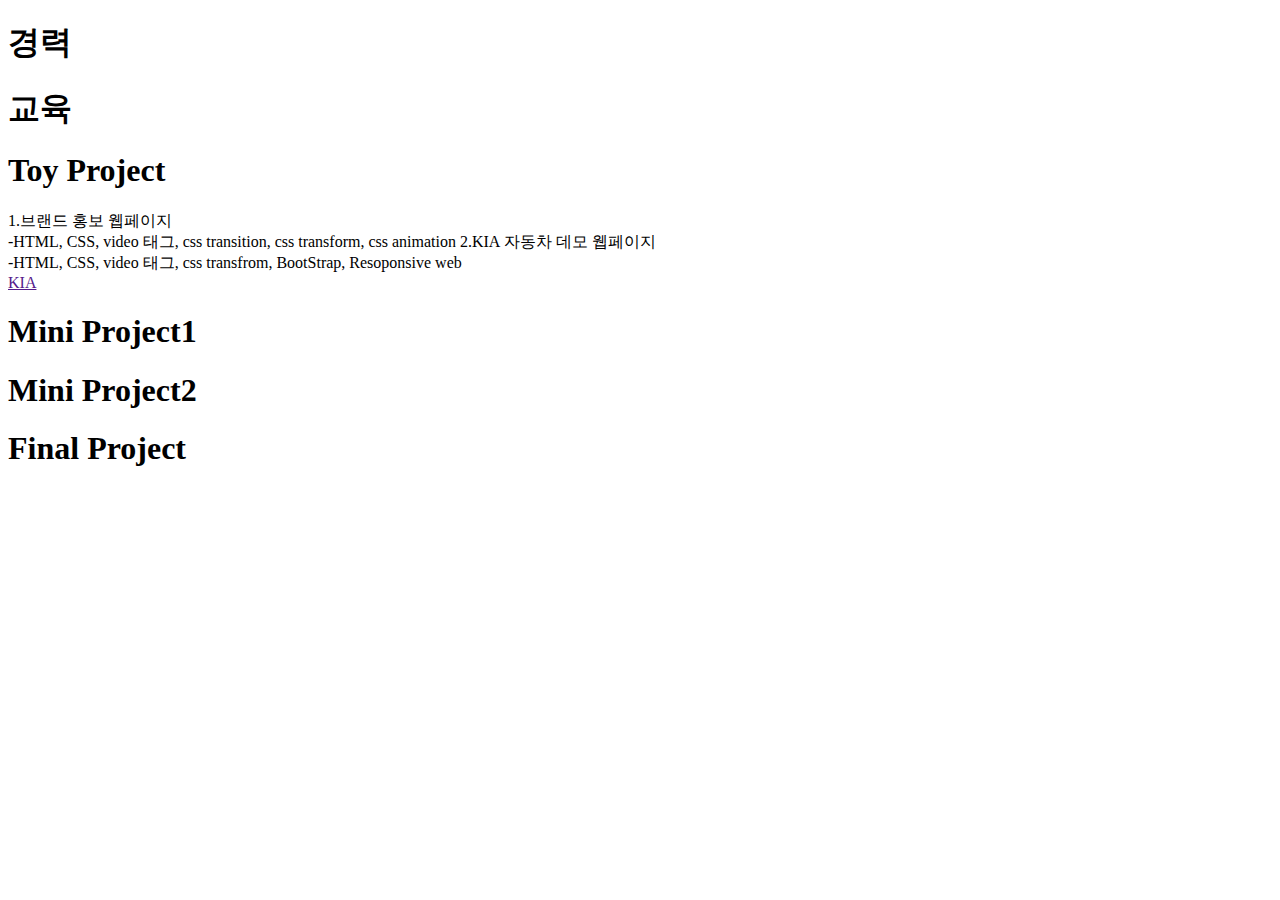
==== index.html @ 51a4e360 "Add files via upload" ====
<!DOCTYPE html>
<html lang="en">
<head>
    <meta charset="UTF-8">
    <meta name="viewport" content="width=device-width, initial-scale=1.0">
    <title>포트폴리오</title>
</head>
<body>
    <h1>경력</h1>
    <h1>교육</h1>
    <h1>Toy Project</h1>
    1.브랜드 홍보 웹페이지<br>
    -HTML, CSS, video 태그, css transition, css transform, css animation

    2.KIA 자동차 데모 웹페이지<br>
    -HTML, CSS, video 태그, css transfrom, BootStrap, Resoponsive web<br>
    <a href="" target="_blank">KIA</a>

    <h1>Mini Project1</h1>
    <h1>Mini Project2</h1>
    <h1>Final Project</h1>
</body>
</html>
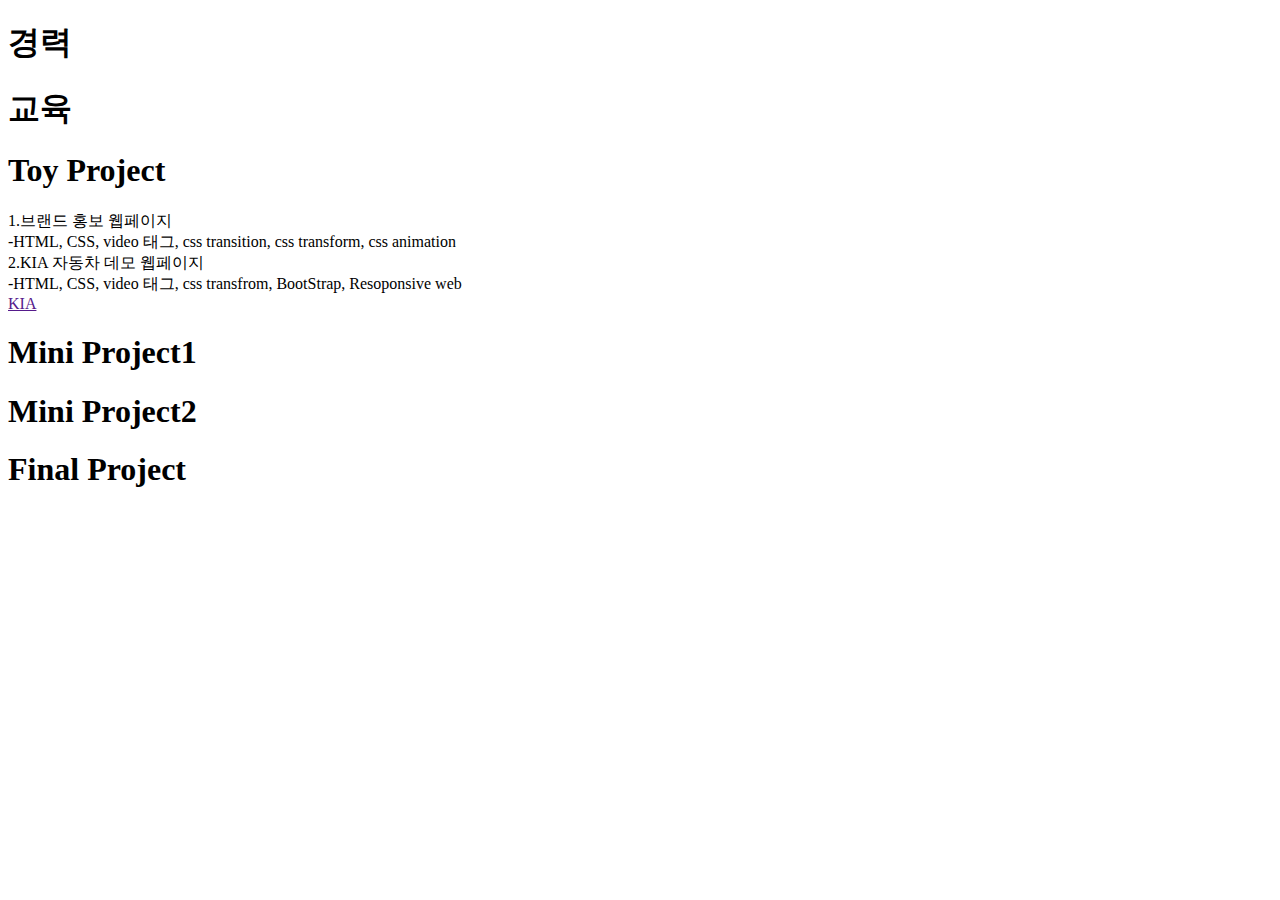
==== commit c0fc3c6a: "Add files via upload" ====
--- a/index.html
+++ b/index.html
@@ -10,7 +10,7 @@
     <h1>교육</h1>
     <h1>Toy Project</h1>
     1.브랜드 홍보 웹페이지<br>
-    -HTML, CSS, video 태그, css transition, css transform, css animation
+    -HTML, CSS, video 태그, css transition, css transform, css animation<br>
 
     2.KIA 자동차 데모 웹페이지<br>
     -HTML, CSS, video 태그, css transfrom, BootStrap, Resoponsive web<br>
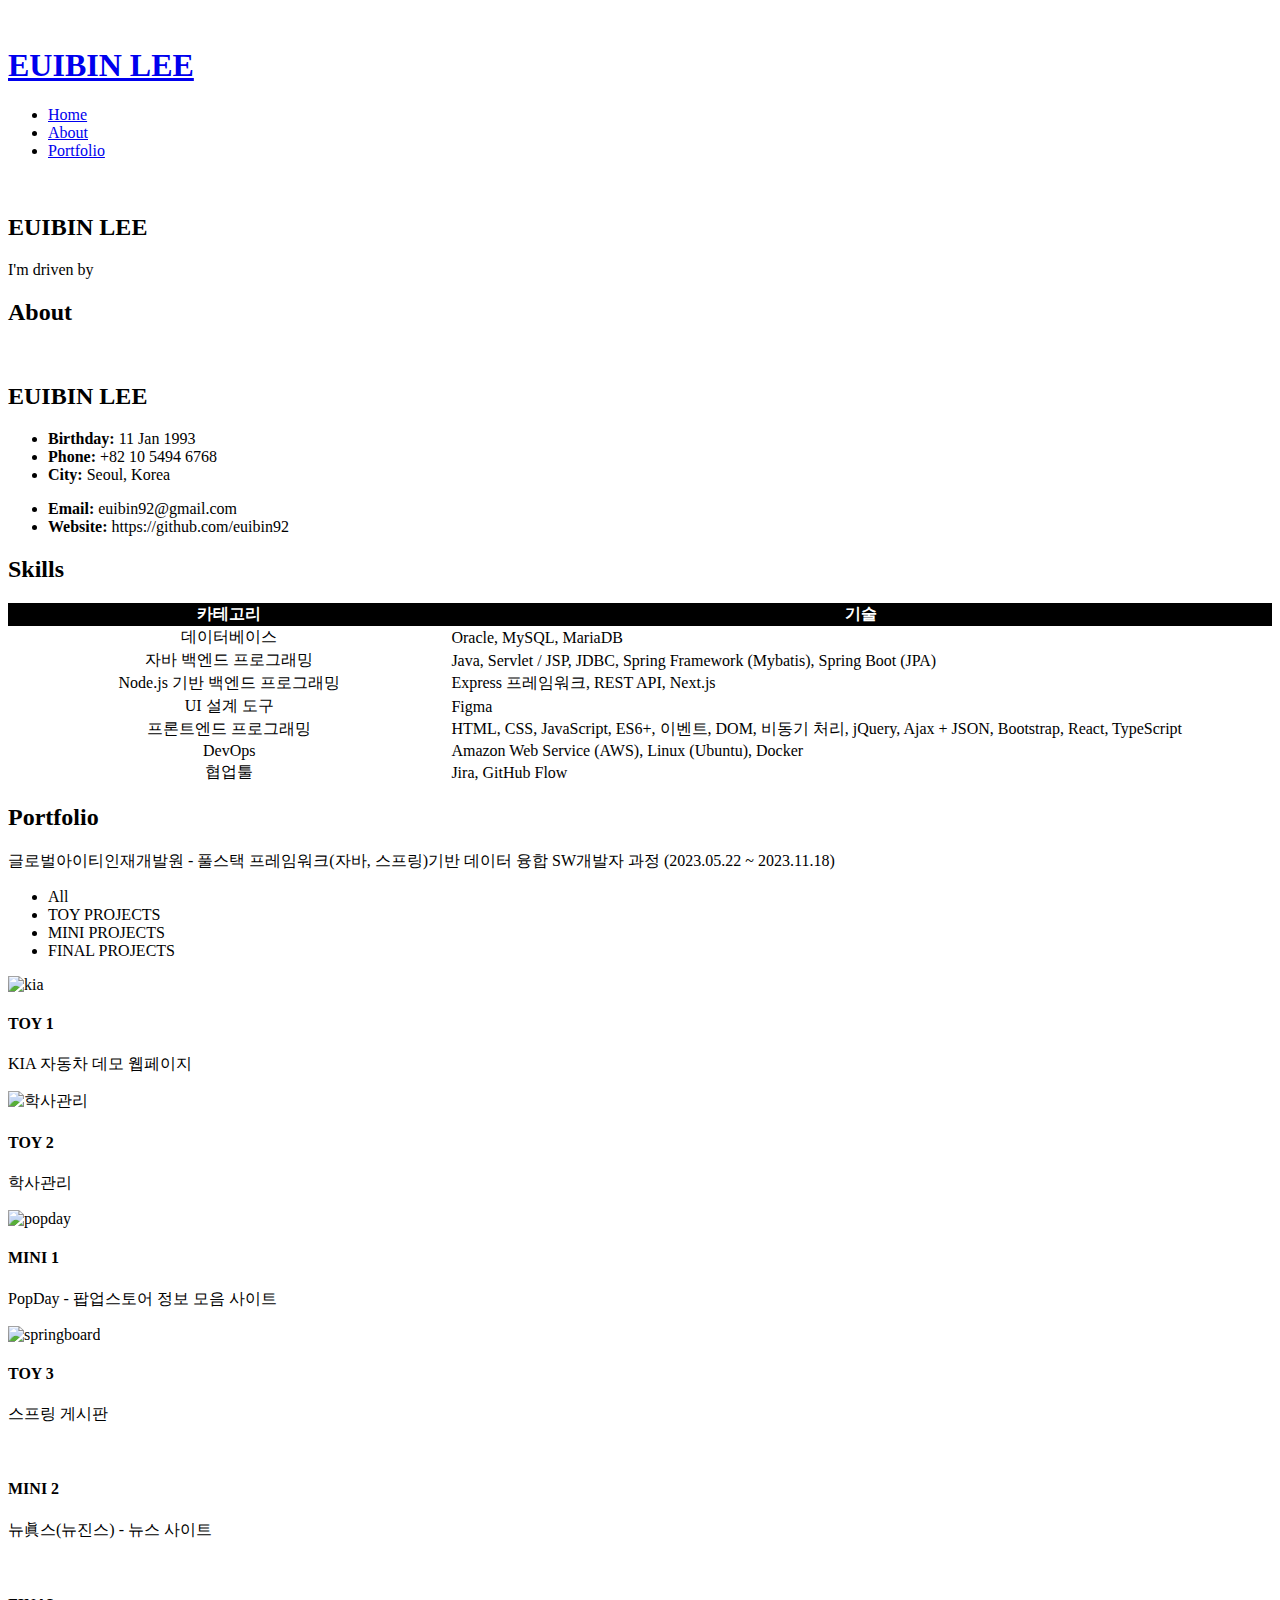
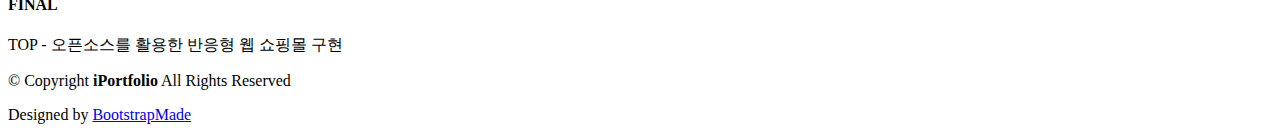
==== commit 6554682e: "Add files via upload" ====
--- a/index.html
+++ b/index.html
@@ -1,23 +1,454 @@
-<!DOCTYPE html>
-<html lang="en">
-<head>
-    <meta charset="UTF-8">
-    <meta name="viewport" content="width=device-width, initial-scale=1.0">
-    <title>포트폴리오</title>
-</head>
-<body>
-    <h1>경력</h1>
-    <h1>교육</h1>
-    <h1>Toy Project</h1>
-    1.브랜드 홍보 웹페이지<br>
-    -HTML, CSS, video 태그, css transition, css transform, css animation<br>
-
-    2.KIA 자동차 데모 웹페이지<br>
-    -HTML, CSS, video 태그, css transfrom, BootStrap, Resoponsive web<br>
-    <a href="" target="_blank">KIA</a>
-
-    <h1>Mini Project1</h1>
-    <h1>Mini Project2</h1>
-    <h1>Final Project</h1>
-</body>
+<!DOCTYPE html>
+<html lang="en">
+
+<head>
+  <meta charset="utf-8">
+  <meta content="width=device-width, initial-scale=1.0" name="viewport">
+  <title>EUIBIN LEE</title>
+  <meta content="" name="description">
+  <meta content="" name="keywords">
+
+  <!-- Favicons -->
+  <link href="assets/img/favicon.png" rel="icon">
+  <link href="assets/img/apple-touch-icon.png" rel="apple-touch-icon">
+
+  <!-- Fonts -->
+  <link href="https://fonts.googleapis.com" rel="preconnect">
+  <link href="https://fonts.gstatic.com" rel="preconnect" crossorigin>
+  <link href="https://fonts.googleapis.com/css2?family=Roboto:ital,wght@0,100;0,300;0,400;0,500;0,700;0,900;1,100;1,300;1,400;1,500;1,700;1,900&family=Poppins:ital,wght@0,100;0,200;0,300;0,400;0,500;0,600;0,700;0,800;0,900;1,100;1,200;1,300;1,400;1,500;1,600;1,700;1,800;1,900&family=Raleway:ital,wght@0,100;0,200;0,300;0,400;0,500;0,600;0,700;0,800;0,900;1,100;1,200;1,300;1,400;1,500;1,600;1,700;1,800;1,900&display=swap" rel="stylesheet">
+
+  <!-- Vendor CSS Files -->
+  <link href="assets/vendor/bootstrap/css/bootstrap.min.css" rel="stylesheet">
+  <link href="assets/vendor/bootstrap-icons/bootstrap-icons.css" rel="stylesheet">
+  <link href="assets/vendor/aos/aos.css" rel="stylesheet">
+  <link href="assets/vendor/glightbox/css/glightbox.min.css" rel="stylesheet">
+  <link href="assets/vendor/swiper/swiper-bundle.min.css" rel="stylesheet">
+
+  <!-- Main CSS File -->
+  <link href="assets/css/main.css" rel="stylesheet">
+
+  <!-- font-awesome -->
+  <link rel="stylesheet" href="https://cdnjs.cloudflare.com/ajax/libs/font-awesome/6.5.2/css/all.min.css" integrity="sha512-SnH5WK+bZxgPHs44uWIX+LLJAJ9/2PkPKZ5QiAj6Ta86w+fsb2TkcmfRyVX3pBnMFcV7oQPJkl9QevSCWr3W6A==" crossorigin="anonymous" referrerpolicy="no-referrer" />
+
+  <!-- =======================================================
+  * Template Name: iPortfolio
+  * Template URL: https://bootstrapmade.com/iportfolio-bootstrap-portfolio-websites-template/
+  * Updated: Jun 29 2024 with Bootstrap v5.3.3
+  * Author: BootstrapMade.com
+  * License: https://bootstrapmade.com/license/
+  ======================================================== -->
+</head>
+
+<body class="index-page">
+
+  <header id="header" class="header dark-background d-flex flex-column">
+    <i class="header-toggle d-xl-none bi bi-list"></i>
+
+    <div class="profile-img">
+      <img src="assets/img/portfolio/profile_bin.jpg" alt="" class="img-fluid rounded-circle">
+    </div>
+
+    <a href="index.html" class="logo d-flex align-items-center justify-content-center">
+      <!-- Uncomment the line below if you also wish to use an image logo -->
+      <!-- <img src="assets/img/logo.png" alt=""> -->
+      <h1 class="sitename">EUIBIN LEE</h1> 
+    </a>
+
+    <div class="social-links text-center">
+      <a href="https://www.youtube.com/@EUIBINLEE" class="instagram" target="_blank"><i class="fa-solid fa-globe"></i></a>
+      <a href="https://github.com/euibin92" class="instagram" target="_blank"><i class="fa-brands fa-github"></i></a>
+    </div>
+
+    <nav id="navmenu" class="navmenu">
+      <ul>
+        <li><a href="#hero" class="active"><i class="bi bi-house navicon"></i>Home</a></li>
+        <li><a href="#about"><i class="bi bi-person navicon"></i> About</a></li>
+        <!-- <li><a href="#resume"><i class="bi bi-file-earmark-text navicon"></i> Resume</a></li> -->
+        <li><a href="#portfolio"><i class="bi bi-images navicon"></i> Portfolio</a></li>
+        <!-- <li><a href="#services"><i class="bi bi-hdd-stack navicon"></i> Services</a></li>
+        <li class="dropdown"><a href="#"><i class="bi bi-menu-button navicon"></i> <span>Dropdown</span> <i class="bi bi-chevron-down toggle-dropdown"></i></a>
+          <ul>
+            <li><a href="#">Dropdown 1</a></li>
+            <li class="dropdown"><a href="#"><span>Deep Dropdown</span> <i class="bi bi-chevron-down toggle-dropdown"></i></a>
+              <ul>
+                <li><a href="#">Deep Dropdown 1</a></li>
+                <li><a href="#">Deep Dropdown 2</a></li>
+                <li><a href="#">Deep Dropdown 3</a></li>
+                <li><a href="#">Deep Dropdown 4</a></li>
+                <li><a href="#">Deep Dropdown 5</a></li>
+              </ul>
+            </li>
+            <li><a href="#">Dropdown 2</a></li>
+            <li><a href="#">Dropdown 3</a></li>
+            <li><a href="#">Dropdown 4</a></li>
+          </ul>
+        </li>
+        <li><a href="#contact"><i class="bi bi-envelope navicon"></i> Contact</a></li> -->
+      </ul>
+    </nav>
+
+  </header>
+
+  <main class="main">
+
+    <!-- Hero Section -->
+    <section id="hero" class="hero section dark-background">
+
+      <img src="assets/img/portfolio/back3.jpg" alt="" data-aos="fade-in" class="">
+
+      <div class="container" data-aos="fade-up" data-aos-delay="100">
+        <h2>EUIBIN LEE</h2>
+        <p>I'm driven by <span class="typed" data-typed-items="collaboration, innovation"></span><span class="typed-cursor typed-cursor--blink" aria-hidden="true"></span><span class="typed-cursor typed-cursor--blink" aria-hidden="true"></span></p>
+      </div>
+
+    </section><!-- /Hero Section -->
+
+    <!-- About Section -->
+    <section id="about" class="about section">
+
+      <!-- Section Title -->
+      <div class="container section-title" data-aos="fade-up">
+        <h2>About</h2>
+      </div><!-- End Section Title -->
+
+      <div class="container" data-aos="fade-up" data-aos-delay="100">
+
+        <div class="row gy-4 justify-content-center">
+          <div class="col-lg-4">
+            <img src="assets/img/portfolio/profile_bin_scan_page-0001.jpg" class="img-fluid" alt="">
+          </div>
+          <div class="col-lg-8 content">
+            <h2>EUIBIN LEE</h2>
+            <div class="row">
+              <div class="col-lg-6">
+                <ul>
+                  <li><i class="bi bi-chevron-right"></i> <strong>Birthday:</strong> <span>11 Jan 1993</span></li>
+                  <li><i class="bi bi-chevron-right"></i> <strong>Phone:</strong> <span>+82 10 5494 6768</span></li>
+                  <li><i class="bi bi-chevron-right"></i> <strong>City:</strong> <span>Seoul, Korea</span></li>
+                </ul>
+              </div>
+              <div class="col-lg-6">
+                <ul>
+                  <li><i class="bi bi-chevron-right"></i> <strong>Email:</strong> <span>euibin92@gmail.com</span></li>
+                  <li><i class="bi bi-chevron-right"></i> <strong>Website:</strong> <span>https://github.com/euibin92</span></li>
+
+                </ul>
+              </div>
+            </div>
+          </div>
+        </div>
+
+      </div>
+
+    </section><!-- /About Section -->
+
+
+    <!-- Skills Section -->
+    <section id="skills" class="skills section light-background">
+
+      <!-- Section Title -->
+      <div class="container section-title" data-aos="fade-up">
+        <h2>Skills</h2>
+      </div><!-- End Section Title -->
+
+      <div class="container" data-aos="fade-up" data-aos-delay="100">
+
+        <div class="row skills-content skills-animation">
+
+          <div class="col-lg-12">
+            <table class="table table-bordered" style="width: 100%; border-collapse: collapse;">
+              <thead>
+                <tr style="text-align: center;">
+                  <th style="width: 35%; background-color: black; color: white;">카테고리</th>
+                  <th style="background-color: black; color: white;">기술</th>
+                </tr>
+              </thead>
+              <tbody>
+                <tr>
+                  <td style="text-align: center;">데이터베이스</td>
+                  <td>Oracle, MySQL, MariaDB</td>
+                </tr>
+                <tr>
+                  <td style="text-align: center;">자바 백엔드 프로그래밍</td>
+                  <td>Java, Servlet / JSP, JDBC, Spring Framework (Mybatis), Spring Boot (JPA)</td>
+                </tr>
+                <tr>
+                  <td style="text-align: center;">Node.js 기반 백엔드 프로그래밍</td>
+                  <td>Express 프레임워크, REST API, Next.js</td>
+                </tr>
+                <tr>
+                  <td style="text-align: center;">UI 설계 도구</td>
+                  <td>Figma</td>
+                </tr>
+                <tr>
+                  <td style="text-align: center;">프론트엔드 프로그래밍</td>
+                  <td>HTML, CSS, JavaScript, ES6+, 이벤트, DOM, 비동기 처리, jQuery, Ajax + JSON, Bootstrap, React, TypeScript</td>
+                </tr>
+                <tr>
+                  <td style="text-align: center;">DevOps</td>
+                  <td>Amazon Web Service (AWS), Linux (Ubuntu), Docker</td>
+                </tr>
+                <tr>
+                  <td style="text-align: center;">협업툴</td>
+                  <td>Jira, GitHub Flow</td>
+                </tr>
+              </tbody>
+            </table>
+
+          </div>
+
+
+
+
+        </div>
+
+      </div>
+
+    </section><!-- /Skills Section -->
+
+    <!-- Resume Section -->
+    <!-- <section id="resume" class="resume section"> -->
+
+      <!-- Section Title -->
+      <!-- <div class="container section-title" data-aos="fade-up">
+        <h2>Resume</h2>
+        <p>Magnam dolores commodi suscipit. Necessitatibus eius consequatur ex aliquid fuga eum quidem. Sit sint consectetur velit. Quisquam quos quisquam cupiditate. Et nemo qui impedit suscipit alias ea. Quia fugiat sit in iste officiis commodi quidem hic quas.</p>
+      </div> -->
+      <!-- End Section Title -->
+
+      <!-- <div class="container">
+
+        <div class="row">
+
+          <div class="col-lg-6" data-aos="fade-up" data-aos-delay="100">
+            <h3 class="resume-title">Sumary</h3>
+
+            <div class="resume-item pb-0">
+              <h4>Brandon Johnson</h4>
+              <p><em>Innovative and deadline-driven Graphic Designer with 3+ years of experience designing and developing user-centered digital/print marketing material from initial concept to final, polished deliverable.</em></p>
+              <ul>
+                <li>Portland par 127,Orlando, FL</li>
+                <li>(123) 456-7891</li>
+                <li>alice.barkley@example.com</li>
+              </ul>
+            </div> -->
+            
+            <!-- Edn Resume Item -->
+
+            <!-- <h3 class="resume-title">Education</h3>
+            <div class="resume-item">
+              <h4>Master of Fine Arts &amp; Graphic Design</h4>
+              <h5>2015 - 2016</h5>
+              <p><em>Rochester Institute of Technology, Rochester, NY</em></p>
+              <p>Qui deserunt veniam. Et sed aliquam labore tempore sed quisquam iusto autem sit. Ea vero voluptatum qui ut dignissimos deleniti nerada porti sand markend</p>
+            </div> -->
+            
+            <!-- Edn Resume Item -->
+
+            <!-- <div class="resume-item">
+              <h4>Bachelor of Fine Arts &amp; Graphic Design</h4>
+              <h5>2010 - 2014</h5>
+              <p><em>Rochester Institute of Technology, Rochester, NY</em></p>
+              <p>Quia nobis sequi est occaecati aut. Repudiandae et iusto quae reiciendis et quis Eius vel ratione eius unde vitae rerum voluptates asperiores voluptatem Earum molestiae consequatur neque etlon sader mart dila</p>
+            </div> -->
+            
+            <!-- Edn Resume Item -->
+
+          <!-- </div>
+
+          <div class="col-lg-6" data-aos="fade-up" data-aos-delay="200">
+            <h3 class="resume-title">Professional Experience</h3>
+            <div class="resume-item">
+              <h4>Senior graphic design specialist</h4>
+              <h5>2019 - Present</h5>
+              <p><em>Experion, New York, NY </em></p>
+              <ul>
+                <li>Lead in the design, development, and implementation of the graphic, layout, and production communication materials</li>
+                <li>Delegate tasks to the 7 members of the design team and provide counsel on all aspects of the project. </li>
+                <li>Supervise the assessment of all graphic materials in order to ensure quality and accuracy of the design</li>
+                <li>Oversee the efficient use of production project budgets ranging from $2,000 - $25,000</li>
+              </ul>
+            </div> -->
+            <!-- Edn Resume Item -->
+
+            <!-- <div class="resume-item">
+              <h4>Graphic design specialist</h4>
+              <h5>2017 - 2018</h5>
+              <p><em>Stepping Stone Advertising, New York, NY</em></p>
+              <ul>
+                <li>Developed numerous marketing programs (logos, brochures,infographics, presentations, and advertisements).</li>
+                <li>Managed up to 5 projects or tasks at a given time while under pressure</li>
+                <li>Recommended and consulted with clients on the most appropriate graphic design</li>
+                <li>Created 4+ design presentations and proposals a month for clients and account managers</li>
+              </ul>
+            </div> -->
+            <!-- Edn Resume Item -->
+<!-- 
+          </div>
+
+        </div>
+
+      </div>
+
+    </section> -->
+    <!-- /Resume Section -->
+
+    <!-- Portfolio Section -->
+    <section id="portfolio" class="portfolio section light-background">
+
+      <!-- Section Title -->
+      <div class="container section-title" data-aos="fade-up">
+        <h2>Portfolio</h2>
+        <p>글로벌아이티인재개발원 - 풀스택 프레임워크(자바, 스프링)기반 데이터 융합 SW개발자 과정 (2023.05.22 ~ 2023.11.18)</p>
+      </div><!-- End Section Title -->
+
+      <div class="container">
+
+        <div class="isotope-layout" data-default-filter="*" data-layout="masonry" data-sort="original-order">
+
+          <ul class="portfolio-filters isotope-filters" data-aos="fade-up" data-aos-delay="100">
+            <li data-filter="*" class="filter-active">All</li>
+            <li data-filter=".filter-toy">TOY PROJECTS</li>
+            <li data-filter=".filter-mini">MINI PROJECTS</li>
+            <li data-filter=".filter-final">FINAL PROJECTS</li>
+          </ul><!-- End Portfolio Filters -->
+
+          <div class="row gy-4 isotope-container" data-aos="fade-up" data-aos-delay="200">
+
+            <!-- kia -->
+            <div class="col-lg-4 col-md-6 portfolio-item isotope-item filter-toy">
+              <div class="portfolio-content h-100">
+                <img src="assets/img/portfolio/kia/kia01.png" class="img-fluid" alt="kia">
+                <div class="portfolio-info">
+                  <h4>TOY 1</h4>
+                  <p>KIA 자동차 데모 웹페이지</p>
+                  <a href="assets/img/portfolio/kia/kia01.png" title="KIA 자동차 데모 웹페이지" data-gallery="portfolio-gallery-app" class="glightbox preview-link"><i class="bi bi-zoom-in"></i></a>
+                  <a href="portfolio-details1.html" title="More Details" class="details-link"><i class="bi bi-link-45deg"></i></a>
+                </div>
+              </div>
+            </div>
+            <!-- End -->
+
+            <!-- 학사관리 -->
+            <div class="col-lg-4 col-md-6 portfolio-item isotope-item filter-toy">
+              <div class="portfolio-content h-100">
+                <img src="assets/img/portfolio/haksa/haksa2.png" class="img-fluid" alt="학사관리">
+                <div class="portfolio-info">
+                  <h4>TOY 2</h4>
+                  <p>학사관리</p>
+                  <a href="assets/img/portfolio/haksa/haksa2.png" title="학사관리" data-gallery="portfolio-gallery-app" class="glightbox preview-link"><i class="bi bi-zoom-in"></i></a>
+                  <a href="portfolio-details2.html" title="More Details" class="details-link"><i class="bi bi-link-45deg"></i></a>
+                </div>
+              </div>
+            </div>
+            <!-- End -->
+
+            <!-- PopDay -->
+            <div class="col-lg-4 col-md-6 portfolio-item isotope-item filter-mini">
+              <div class="portfolio-content h-100">
+                <img src="assets/img/portfolio/popday/list.png" class="img-fluid" alt="popday">
+                <div class="portfolio-info">
+                  <h4>MINI 1</h4>
+                  <p>PopDay - 팝업스토어 정보 모음 사이트</p>
+                  <a href="assets/img/portfolio/popday/list.png" title="PopDay - 팝업스토어 정보 모음 사이트" data-gallery="portfolio-gallery-product" class="glightbox preview-link"><i class="bi bi-zoom-in"></i></a>
+                  <a href="portfolio-details3.html" title="More Details" class="details-link"><i class="bi bi-link-45deg"></i></a>
+                </div>
+              </div>
+            </div>
+            <!-- End -->
+
+            <!-- spingboard -->
+            <div class="col-lg-4 col-md-6 portfolio-item isotope-item filter-toy">
+              <div class="portfolio-content h-100">
+                <img src="assets/img/portfolio/springboard/list.png" class="img-fluid" alt="springboard">
+                <div class="portfolio-info">
+                  <h4>TOY 3</h4>
+                  <p>스프링 게시판</p>
+                  <a href="assets/img/portfolio/springboard/list.png" title="스프링 게시판" data-gallery="portfolio-gallery-branding" class="glightbox preview-link"><i class="bi bi-zoom-in"></i></a>
+                  <a href="portfolio-details4.html" title="More Details" class="details-link"><i class="bi bi-link-45deg"></i></a>
+                </div>
+              </div>
+            </div>
+            <!-- End -->
+
+            <!-- 뉴진스 -->
+            <div class="col-lg-4 col-md-6 portfolio-item isotope-item filter-mini">
+              <div class="portfolio-content h-100">
+                <img src="assets/img/portfolio/newjeans/main.png" class="img-fluid" alt="">
+                <div class="portfolio-info">
+                  <h4>MINI 2</h4>
+                  <p>뉴眞스(뉴진스) - 뉴스 사이트</p>
+                  <a href="assets/img/portfolio/newjeans/main.png" title="뉴眞스(뉴진스) - 뉴스 사이트" data-gallery="portfolio-gallery-book" class="glightbox preview-link"><i class="bi bi-zoom-in"></i></a>
+                  <a href="portfolio-details5.html" title="More Details" class="details-link"><i class="bi bi-link-45deg"></i></a>
+                </div>
+              </div>
+            </div>
+            <!-- End -->
+
+            <!-- TOP -->
+            <div class="col-lg-4 col-md-6 portfolio-item isotope-item filter-final">
+              <div class="portfolio-content h-100">
+                <img src="assets/img/portfolio/top/chat.png" class="img-fluid" alt="">
+                <div class="portfolio-info">
+                  <h4>FINAL</h4>
+                  <p>TOP - 오픈소스를 활용한 반응형 웹 쇼핑몰 구현</p>
+                  <a href="assets/img/portfolio/top/chat.png" title="TOP - 오픈소스를 활용한 반응형 웹 쇼핑몰 구현" data-gallery="portfolio-gallery-app" class="glightbox preview-link"><i class="bi bi-zoom-in"></i></a>
+                  <a href="portfolio-details6.html" title="More Details" class="details-link"><i class="bi bi-link-45deg"></i></a>
+                </div>
+              </div>
+            </div>
+            <!-- End -->
+
+          </div><!-- End Portfolio Container -->
+
+        </div>
+
+      </div>
+
+    </section><!-- /Portfolio Section -->
+
+  
+    
+  </main>
+
+  <footer id="footer" class="footer position-relative light-background">
+
+    <div class="container">
+      <div class="copyright text-center ">
+        <p>© <span>Copyright</span> <strong class="px-1 sitename">iPortfolio</strong> <span>All Rights Reserved</span></p>
+      </div>
+      <div class="credits">
+        <!-- All the links in the footer should remain intact. -->
+        <!-- You can delete the links only if you've purchased the pro version. -->
+        <!-- Licensing information: https://bootstrapmade.com/license/ -->
+        <!-- Purchase the pro version with working PHP/AJAX contact form: [buy-url] -->
+        Designed by <a href="https://bootstrapmade.com/">BootstrapMade</a>
+      </div>
+    </div>
+
+  </footer>
+
+  <!-- Scroll Top -->
+  <a href="#" id="scroll-top" class="scroll-top d-flex align-items-center justify-content-center"><i class="bi bi-arrow-up-short"></i></a>
+
+  <!-- Preloader -->
+  <div id="preloader"></div>
+
+  <!-- Vendor JS Files -->
+  <script src="assets/vendor/bootstrap/js/bootstrap.bundle.min.js"></script>
+  <script src="assets/vendor/php-email-form/validate.js"></script>
+  <script src="assets/vendor/aos/aos.js"></script>
+  <script src="assets/vendor/typed.js/typed.umd.js"></script>
+  <script src="assets/vendor/purecounter/purecounter_vanilla.js"></script>
+  <script src="assets/vendor/waypoints/noframework.waypoints.js"></script>
+  <script src="assets/vendor/glightbox/js/glightbox.min.js"></script>
+  <script src="assets/vendor/imagesloaded/imagesloaded.pkgd.min.js"></script>
+  <script src="assets/vendor/isotope-layout/isotope.pkgd.min.js"></script>
+  <script src="assets/vendor/swiper/swiper-bundle.min.js"></script>
+
+  <!-- Main JS File -->
+  <script src="assets/js/main.js"></script>
+
+</body>
+
 </html>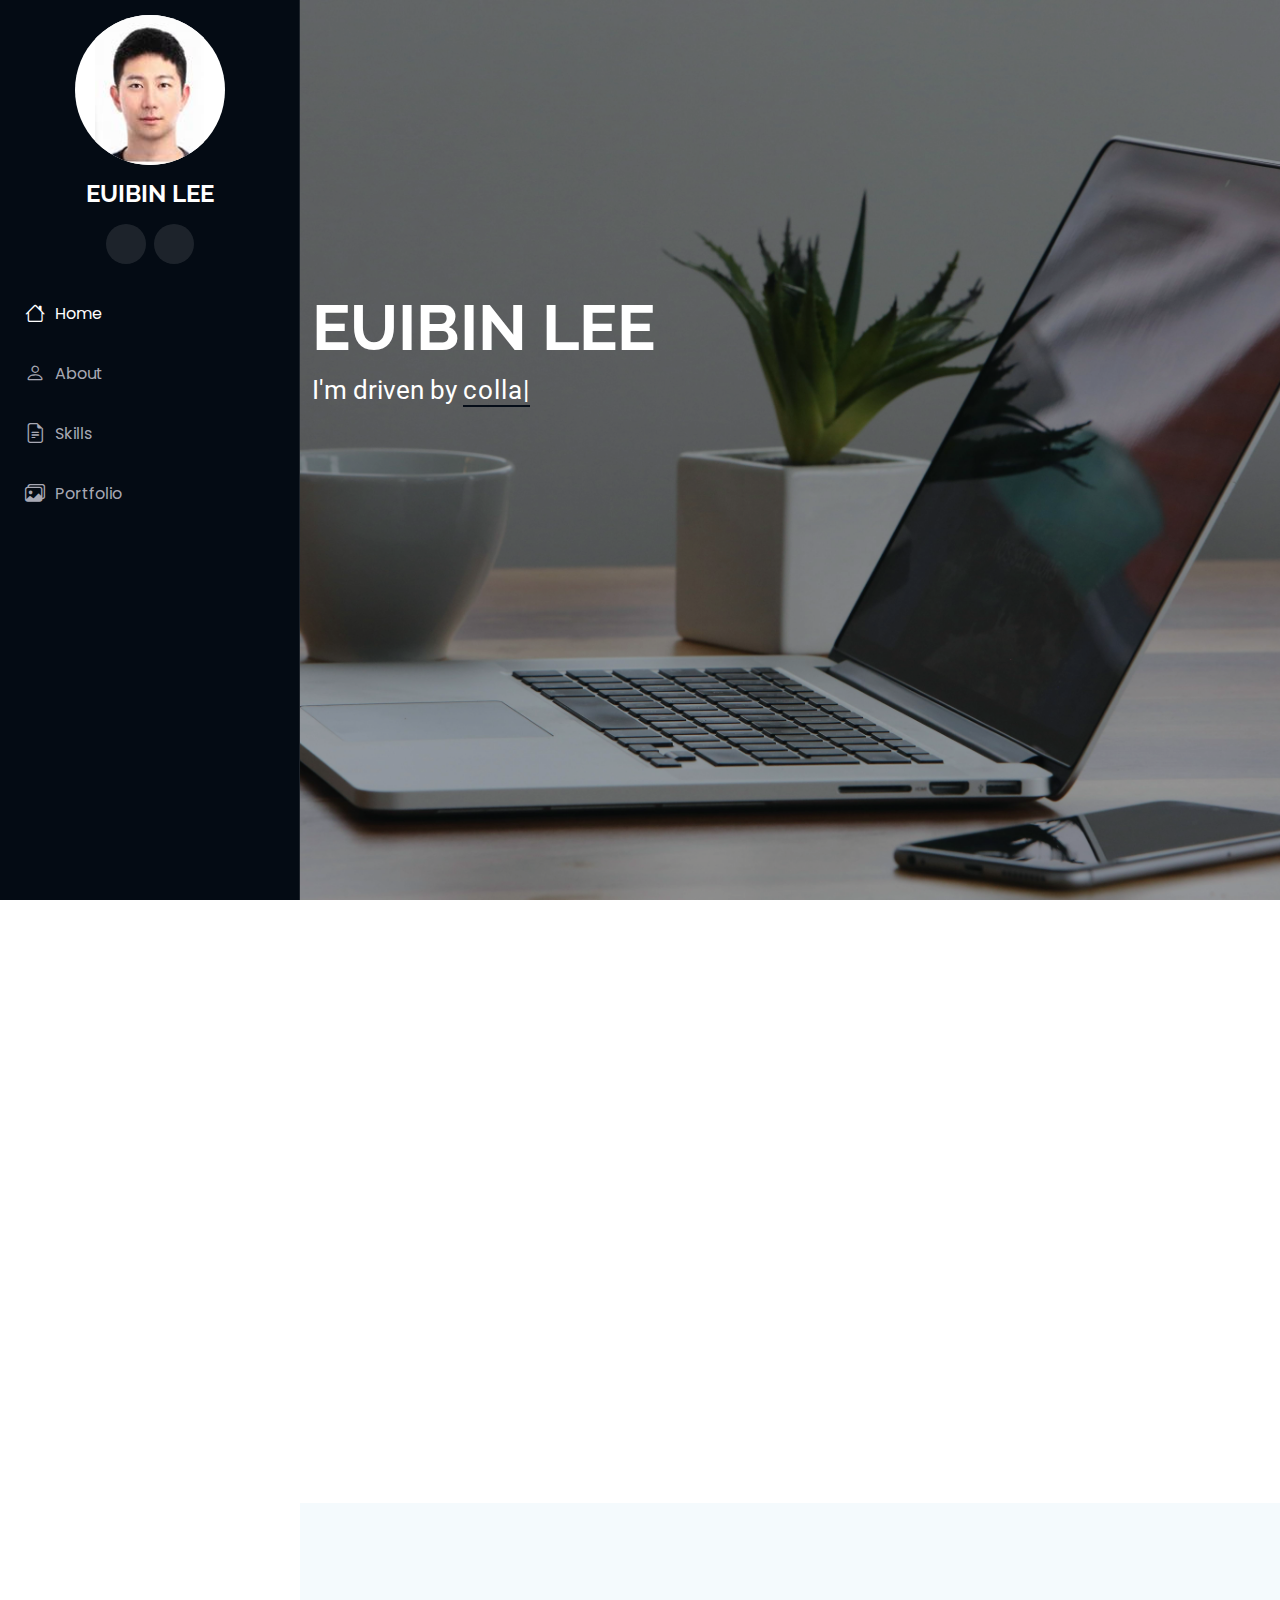
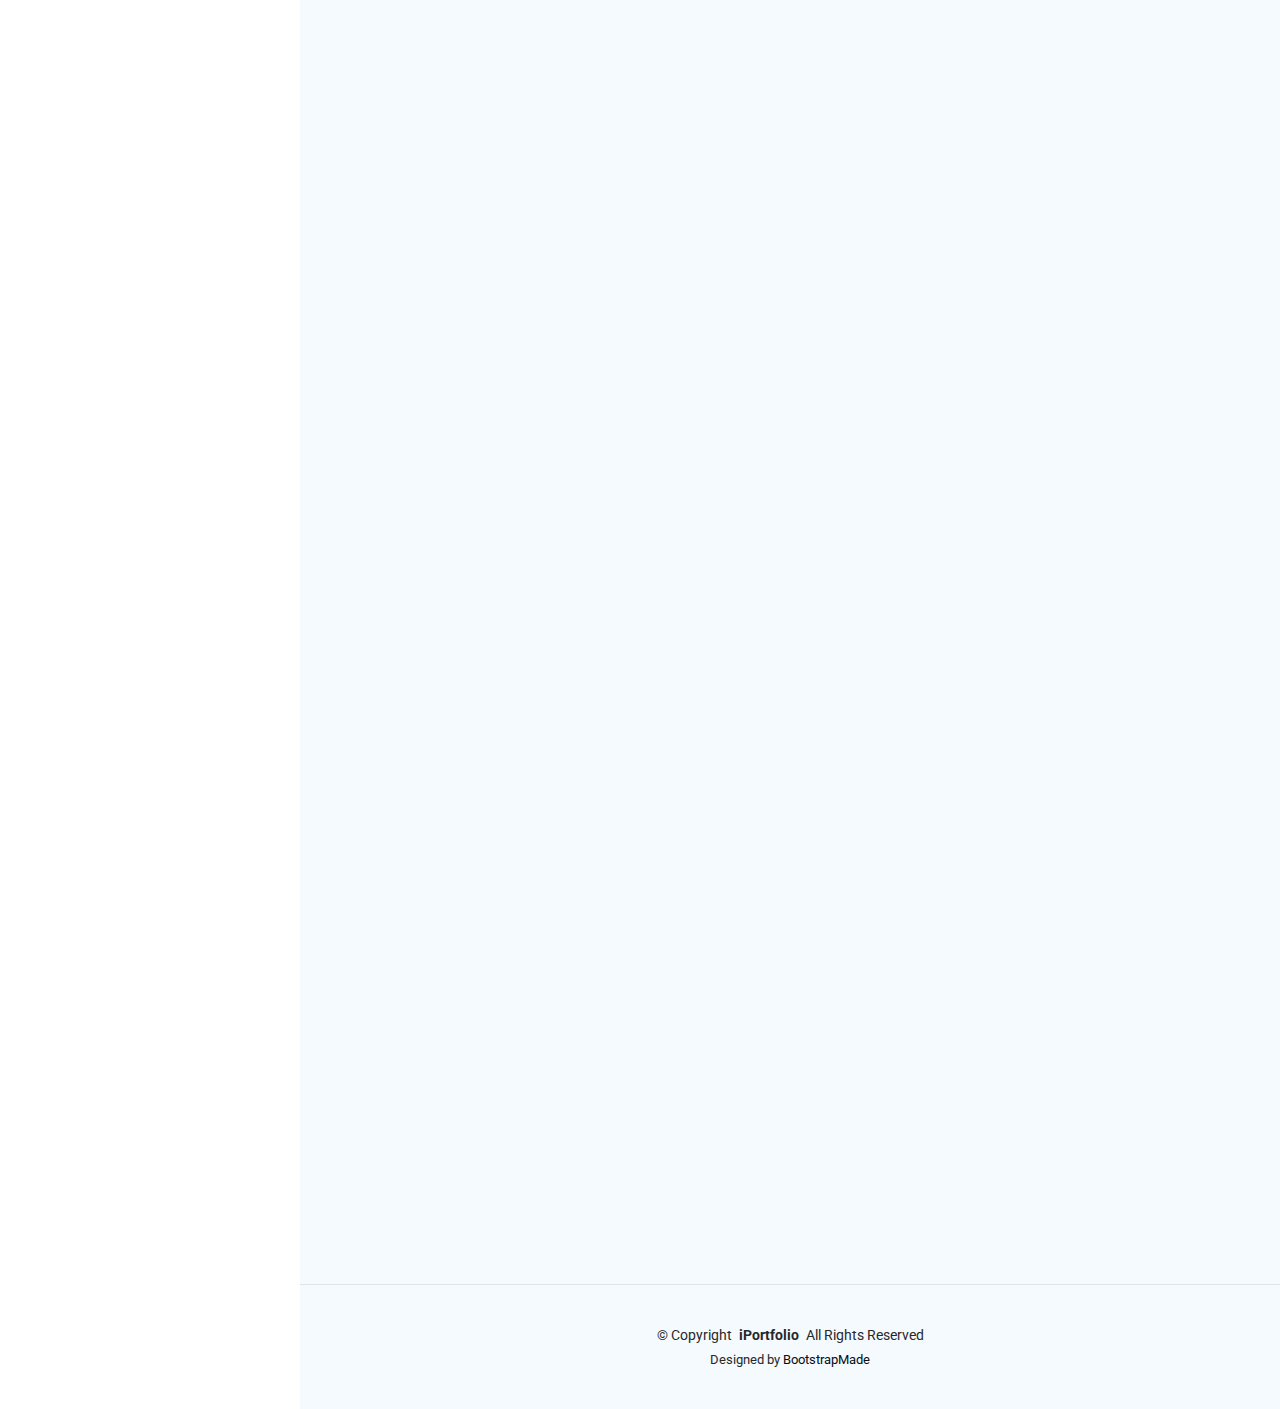
==== commit 6a4391d3: "Add files via upload" ====
--- a/index.html
+++ b/index.html
@@ -63,6 +63,7 @@
       <ul>
         <li><a href="#hero" class="active"><i class="bi bi-house navicon"></i>Home</a></li>
         <li><a href="#about"><i class="bi bi-person navicon"></i> About</a></li>
+        <li><a href="#skills"><i class="bi bi-file-earmark-text navicon"></i> Skills</a></li>
         <!-- <li><a href="#resume"><i class="bi bi-file-earmark-text navicon"></i> Resume</a></li> -->
         <li><a href="#portfolio"><i class="bi bi-images navicon"></i> Portfolio</a></li>
         <!-- <li><a href="#services"><i class="bi bi-hdd-stack navicon"></i> Services</a></li>
